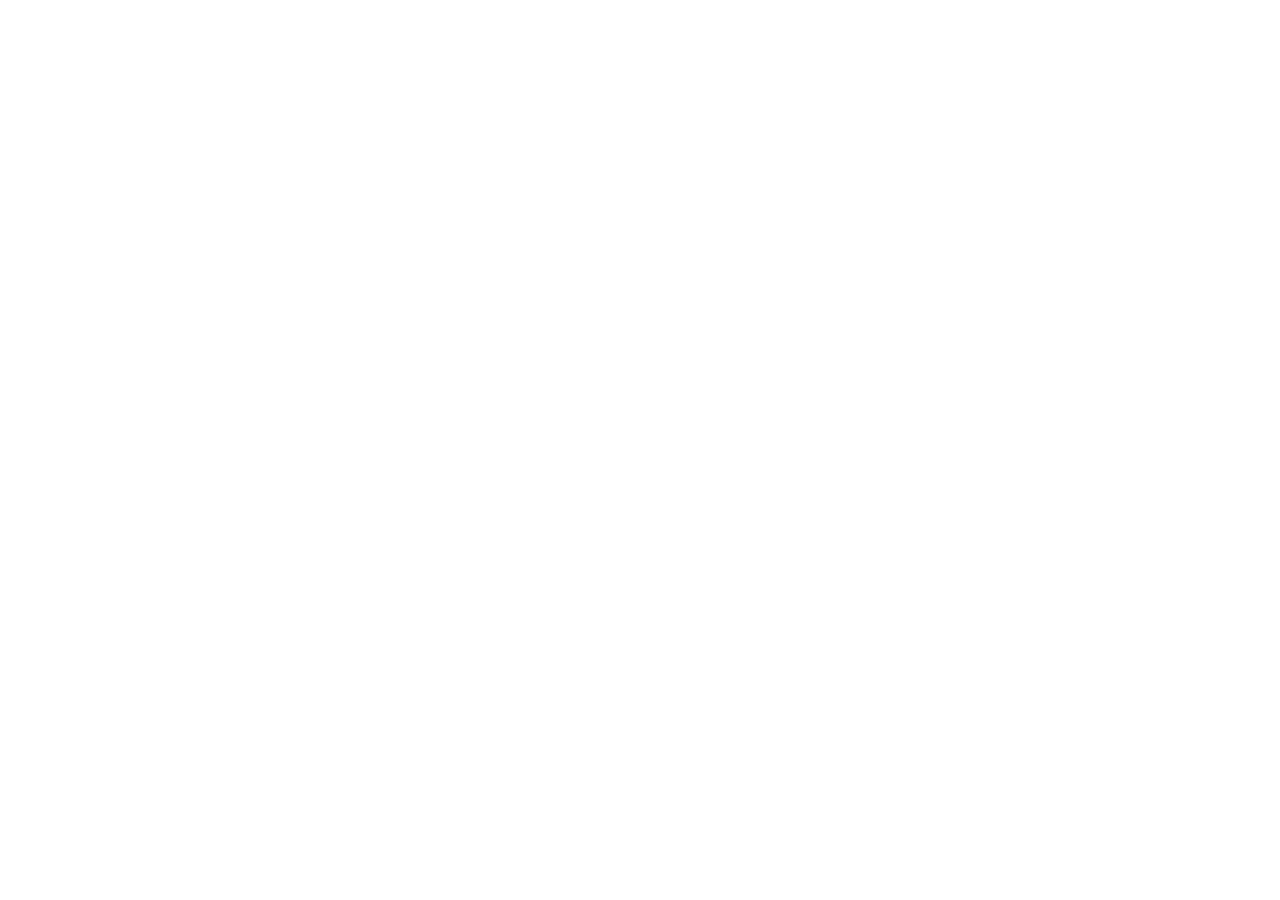
==== blog.html @ 5b30e995 "Create initial blog.html structure" ====
<!DOCTYPE html>
<html lang="en">
<head>
    <meta charset="UTF-8">
    <meta name="viewport" content="width=device-width, initial-scale=1.0">
    <title>Where Notes Take Me</title>
</head>
<body>

    <!-- Visible website content goes here -->

</body>
</html>
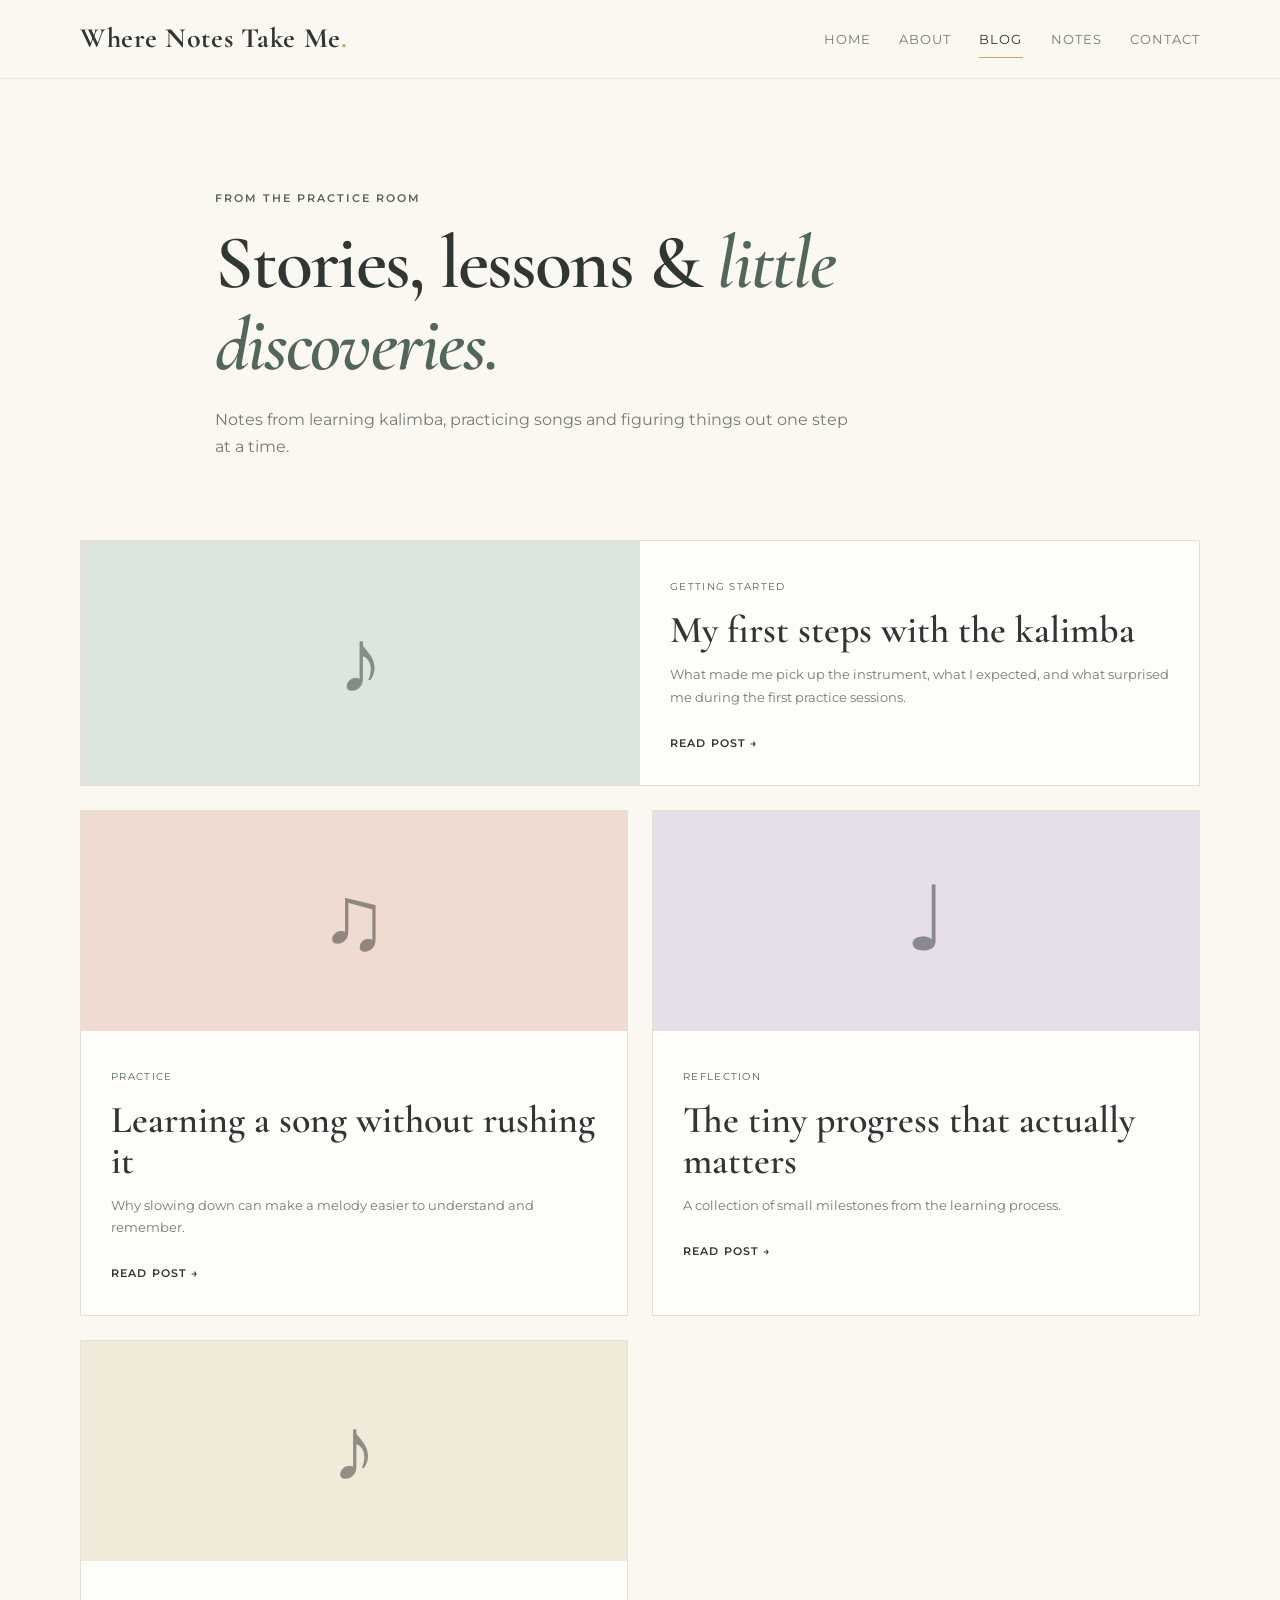
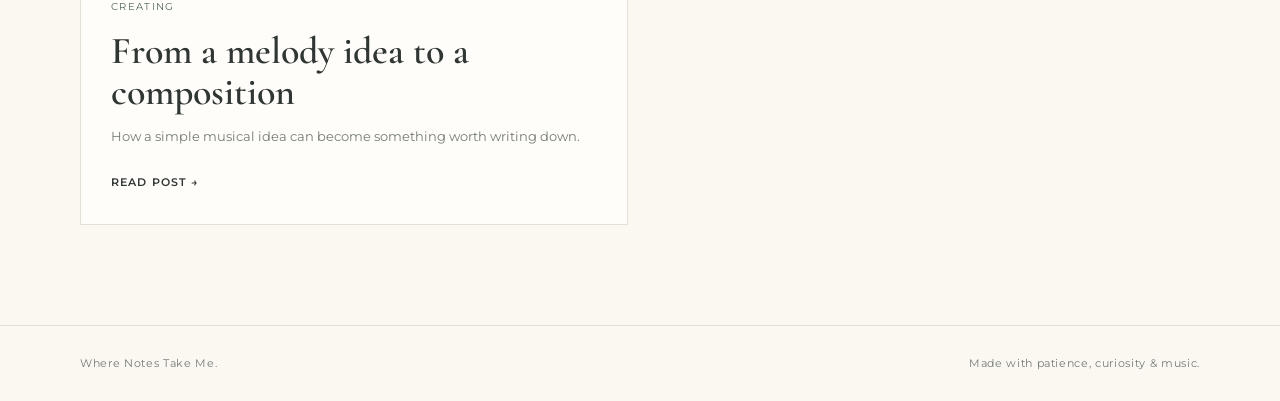
==== commit abf6e914: "ilk düzen" ====
--- a/blog.html
+++ b/blog.html
@@ -1,13 +1,23 @@
 <!DOCTYPE html>
 <html lang="en">
 <head>
-    <meta charset="UTF-8">
-    <meta name="viewport" content="width=device-width, initial-scale=1.0">
-    <title>Where Notes Take Me</title>
+  <meta charset="UTF-8"><meta name="viewport" content="width=device-width, initial-scale=1.0">
+  <title>Blog | Where Notes Take Me</title>
+  <link rel="preconnect" href="https://fonts.googleapis.com"><link rel="preconnect" href="https://fonts.gstatic.com" crossorigin>
+  <link href="https://fonts.googleapis.com/css2?family=Cormorant+Garamond:wght@500;600;700&family=Montserrat:wght@400;500;600&display=swap" rel="stylesheet">
+  <link rel="stylesheet" href="style.css">
 </head>
 <body>
-
-    <!-- Visible website content goes here -->
-
-</body>
-</html>
+<header class="site-header"><nav class="nav container"><a class="brand" href="index.html">Where Notes Take Me<span>.</span></a><button class="menu-toggle" aria-label="Open menu" aria-expanded="false">☰</button><div class="nav-links"><a href="index.html">Home</a><a href="about.html">About</a><a class="active" href="blog.html">Blog</a><a href="notes.html">Notes</a><a href="contact.html">Contact</a></div></nav></header>
+<main>
+<section class="page-hero container"><p class="eyebrow">From the practice room</p><h1>Stories, lessons &amp; <em>little discoveries.</em></h1><p>Notes from learning kalimba, practicing songs and figuring things out one step at a time.</p></section>
+<section class="posts container">
+  <article class="post-card post-large"><div class="post-visual visual-sage"><span>♪</span></div><div class="post-body"><span class="tag">Getting started</span><h2>My first steps with the kalimba</h2><p>What made me pick up the instrument, what I expected, and what surprised me during the first practice sessions.</p><a href="#" class="text-link">Read post →</a></div></article>
+  <article class="post-card"><div class="post-visual visual-peach"><span>♫</span></div><div class="post-body"><span class="tag">Practice</span><h2>Learning a song without rushing it</h2><p>Why slowing down can make a melody easier to understand and remember.</p><a href="#" class="text-link">Read post →</a></div></article>
+  <article class="post-card"><div class="post-visual visual-lilac"><span>♩</span></div><div class="post-body"><span class="tag">Reflection</span><h2>The tiny progress that actually matters</h2><p>A collection of small milestones from the learning process.</p><a href="#" class="text-link">Read post →</a></div></article>
+  <article class="post-card"><div class="post-visual visual-cream"><span>♪</span></div><div class="post-body"><span class="tag">Creating</span><h2>From a melody idea to a composition</h2><p>How a simple musical idea can become something worth writing down.</p><a href="#" class="text-link">Read post →</a></div></article>
+</section>
+</main>
+<footer class="site-footer"><div class="container footer-inner"><p>Where Notes Take Me.</p><p>Made with patience, curiosity &amp; music.</p></div></footer>
+<script src="script.js"></script>
+</body></html>
--- a/style.css
+++ b/style.css
@@ -0,0 +1,70 @@
+/* Where Notes Take Me — soft pastel theme */
+:root{
+  --cream:#fbf8f2;--paper:#fffdf9;--sage:#b8c9bd;--sage-dark:#52665c;
+  --lilac:#d9d0df;--peach:#e9c9b9;--gold:#c9a76a;--ink:#303633;
+  --muted:#747b76;--line:#e5dfd5;--shadow:0 18px 50px rgba(62,58,51,.08);
+}
+*{box-sizing:border-box;margin:0;padding:0}
+html{scroll-behavior:smooth}
+body{background:var(--cream);color:var(--ink);font-family:"Montserrat",sans-serif;line-height:1.7}
+a{color:inherit;text-decoration:none}
+.container{width:min(1120px,calc(100% - 40px));margin-inline:auto}
+.narrow{max-width:720px}.center-text{text-align:center}
+.site-header{position:sticky;top:0;z-index:20;background:rgba(251,248,242,.92);backdrop-filter:blur(12px);border-bottom:1px solid rgba(229,223,213,.7)}
+.nav{min-height:78px;display:flex;align-items:center;justify-content:space-between;gap:30px}
+.brand{font-family:"Cormorant Garamond",serif;font-size:28px;font-weight:700;letter-spacing:.02em}
+.brand span{color:var(--gold)}
+.nav-links{display:flex;gap:28px;align-items:center}
+.nav-links a{font-size:13px;letter-spacing:.08em;text-transform:uppercase;color:var(--muted);position:relative;padding:8px 0}
+.nav-links a:hover,.nav-links a.active{color:var(--ink)}
+.nav-links a.active:after{content:"";position:absolute;left:0;right:0;bottom:0;height:1px;background:var(--gold)}
+.menu-toggle{display:none;background:none;border:0;font-size:24px;color:var(--ink)}
+.hero{min-height:650px;display:grid;grid-template-columns:1.05fr .95fr;align-items:center;gap:50px}
+.eyebrow{text-transform:uppercase;letter-spacing:.18em;font-size:11px;font-weight:600;color:var(--sage-dark);margin-bottom:14px}
+h1,h2,h3{font-family:"Cormorant Garamond",serif;line-height:1.08;font-weight:600}
+h1{font-size:clamp(52px,7vw,88px);letter-spacing:-.025em}
+h1 em,h2 em{font-style:italic;color:var(--sage-dark)}
+.hero-text{max-width:600px;color:var(--muted);font-size:15px;margin:26px 0 32px}
+.hero-actions{display:flex;gap:12px;flex-wrap:wrap}
+.button{display:inline-flex;align-items:center;justify-content:center;border:1px solid transparent;padding:12px 20px;border-radius:999px;font:600 12px "Montserrat",sans-serif;letter-spacing:.08em;text-transform:uppercase;cursor:pointer}
+.button-primary{background:var(--sage-dark);color:white}
+.button-primary:hover{background:#42544b}
+.button-ghost{border-color:var(--line);background:var(--paper)}
+.button-ghost:hover{border-color:var(--sage)}
+.small-button{padding:9px 15px;font-size:10px;background:var(--paper);border-color:var(--line)}
+.hero-art{height:500px;position:relative;display:grid;place-items:center}
+.sun{width:310px;height:310px;border-radius:50%;background:var(--lilac);opacity:.65}
+.music-orbit{position:absolute;border:1px solid rgba(82,102,92,.2);border-radius:50%}
+.orbit-one{width:420px;height:260px;transform:rotate(-18deg)}
+.orbit-two{width:320px;height:440px;transform:rotate(32deg)}
+.kalimba-shape{position:absolute;width:230px;height:245px;background:#ad8a63;border-radius:45% 45% 32% 32% / 30% 30% 70% 70%;box-shadow:var(--shadow);overflow:hidden;transform:rotate(-2deg)}
+.kalimba-top{position:absolute;left:22px;right:22px;top:22px;height:62px;background:#c6a078;border-radius:50% 50% 12px 12px}
+.tine{position:absolute;top:40px;width:7px;background:#d9c7a5;border-radius:5px;box-shadow:0 1px 2px rgba(0,0,0,.18)}
+.t1{left:43px;height:104px}.t2{left:61px;height:120px}.t3{left:79px;height:136px}.t4{left:97px;height:150px}.t5{left:115px;height:158px}.t6{left:133px;height:150px}.t7{left:151px;height:136px}.t8{left:169px;height:120px}.t9{left:187px;height:104px}
+.sound-hole{position:absolute;left:50%;bottom:45px;transform:translateX(-50%);width:38px;height:38px;border-radius:50%;background:#6f523b}
+.intro-section{padding:110px 0;background:var(--paper);border-block:1px solid var(--line)}
+.intro-section h2{font-size:54px;margin-bottom:18px}.intro-section p:not(.eyebrow){color:var(--muted);font-size:15px}
+.feature-section{display:grid;grid-template-columns:repeat(3,1fr);gap:20px;padding:90px 0}
+.feature-card{min-height:280px;padding:32px;background:var(--paper);border:1px solid var(--line);position:relative;transition:.25s;box-shadow:0 4px 20px rgba(62,58,51,.025)}
+.feature-card:hover{transform:translateY(-5px);box-shadow:var(--shadow)}
+.feature-card.featured{background:#e7ede8}
+.card-number,.note-index{font-size:11px;letter-spacing:.12em;color:var(--gold)}
+.feature-card h3{font-size:40px;margin-top:52px}.feature-card p{color:var(--muted);font-size:14px;margin-top:10px}.arrow{position:absolute;right:30px;bottom:28px;font-size:24px}
+.site-footer{border-top:1px solid var(--line);padding:28px 0;color:var(--muted);font-size:11px;letter-spacing:.06em}
+.footer-inner{display:flex;justify-content:space-between;gap:20px}
+.page-hero{padding:110px 0 80px;max-width:850px}.page-hero h1{font-size:clamp(52px,7vw,76px)}.page-hero>p:last-child{max-width:650px;color:var(--muted);margin-top:20px}
+.content-grid{display:grid;grid-template-columns:1.35fr .65fr;gap:24px;padding-bottom:90px}
+.paper-card,.quote-card{padding:45px;background:var(--paper);border:1px solid var(--line);box-shadow:var(--shadow)}
+.paper-card h2{font-size:50px;margin-bottom:20px}.paper-card p:not(.eyebrow){color:var(--muted);font-size:15px;margin-top:15px}
+.quote-card{background:var(--sage);display:flex;flex-direction:column;justify-content:center}.quote-mark{font:70px "Cormorant Garamond";line-height:.6;color:rgba(48,54,51,.25)}.quote-card p{font:italic 28px "Cormorant Garamond";line-height:1.3;margin:20px 0}.quote-line{width:35px;height:1px;background:var(--sage-dark);margin-bottom:10px}.quote-card small{text-transform:uppercase;letter-spacing:.12em;font-size:9px}
+.values-section{display:grid;grid-template-columns:repeat(3,1fr);gap:1px;background:var(--line);margin-bottom:100px}.values-section>div{background:var(--cream);padding:35px}.values-section span{color:var(--gold);font-size:11px}.values-section h3{font-size:36px;margin:35px 0 8px}.values-section p{font-size:13px;color:var(--muted)}
+.posts{display:grid;grid-template-columns:repeat(2,1fr);gap:24px;padding-bottom:100px}.post-card{background:var(--paper);border:1px solid var(--line);overflow:hidden}.post-large{grid-column:span 2;display:grid;grid-template-columns:1fr 1fr}.post-visual{min-height:220px;display:grid;place-items:center}.post-visual span{font:90px "Cormorant Garamond";opacity:.5}.visual-sage{background:#dce6df}.visual-peach{background:#f0dbd0}.visual-lilac{background:#e6dfea}.visual-cream{background:#f1ead9}.post-body{padding:30px}.tag{font-size:10px;text-transform:uppercase;letter-spacing:.13em;color:var(--sage-dark)}.post-body h2{font-size:38px;margin:12px 0}.post-body p{font-size:13px;color:var(--muted);margin-bottom:20px}.text-link{font-size:11px;font-weight:600;text-transform:uppercase;letter-spacing:.1em}
+.notes-list{padding-bottom:45px}.note-row{display:grid;grid-template-columns:60px 1fr auto;align-items:center;gap:25px;padding:30px 0;border-top:1px solid var(--line)}.note-row h2{font-size:38px;margin:5px 0}.note-row p{font-size:13px;color:var(--muted)}.note-meta{display:flex;align-items:center;gap:18px}.note-meta>span{font-size:10px;text-transform:uppercase;letter-spacing:.1em;color:var(--muted)}.note-tip{padding:25px 30px;background:#e7ede8;border:1px solid #d5e0d8;margin-bottom:100px;display:flex;gap:20px;align-items:baseline}.note-tip strong{font-family:"Cormorant Garamond";font-size:24px}.note-tip p{font-size:13px;color:var(--muted)}
+.contact-grid{display:grid;grid-template-columns:.8fr 1.2fr;gap:70px;padding-bottom:100px}.contact-copy h2{font-size:52px}.contact-copy>p{color:var(--muted);font-size:14px;margin:15px 0 35px}.contact-detail{display:flex;gap:15px;margin-top:22px}.contact-detail>span{width:35px;height:35px;border-radius:50%;background:var(--lilac);display:grid;place-items:center}.contact-detail strong{font-size:11px;text-transform:uppercase;letter-spacing:.1em}.contact-detail p{font-size:13px;color:var(--muted)}.contact-form{background:var(--paper);border:1px solid var(--line);padding:38px;box-shadow:var(--shadow)}label{display:block;font-size:11px;font-weight:600;text-transform:uppercase;letter-spacing:.1em;margin-bottom:7px}input,textarea{width:100%;border:1px solid var(--line);background:var(--cream);padding:13px 14px;font:13px "Montserrat";color:var(--ink);outline:none;margin-bottom:20px}input:focus,textarea:focus{border-color:var(--sage-dark)}textarea{resize:vertical}.form-note{font-size:10px;color:var(--muted);margin-top:12px}
+@media(max-width:800px){
+  .nav{min-height:68px}.menu-toggle{display:block}.nav-links{display:none;position:absolute;top:68px;left:0;right:0;background:var(--cream);padding:15px 20px 25px;flex-direction:column;align-items:flex-start;border-bottom:1px solid var(--line)}.nav-links.open{display:flex}
+  .hero{grid-template-columns:1fr;padding:65px 0}.hero-art{height:360px}.feature-section,.values-section{grid-template-columns:1fr}.content-grid,.contact-grid{grid-template-columns:1fr}.posts{grid-template-columns:1fr}.post-large{grid-column:auto;display:block}.note-row{grid-template-columns:42px 1fr}.note-meta{grid-column:2;justify-content:space-between}.footer-inner{flex-direction:column}.page-hero{padding:75px 0 55px}
+}
+@media(max-width:500px){
+  .container{width:min(100% - 28px,1120px)}h1{font-size:52px}.intro-section h2{font-size:43px}.feature-card{min-height:240px}.paper-card,.quote-card,.contact-form{padding:28px}.post-body h2,.note-row h2{font-size:32px}.hero-art{transform:scale(.82);margin:-20px 0}
+}
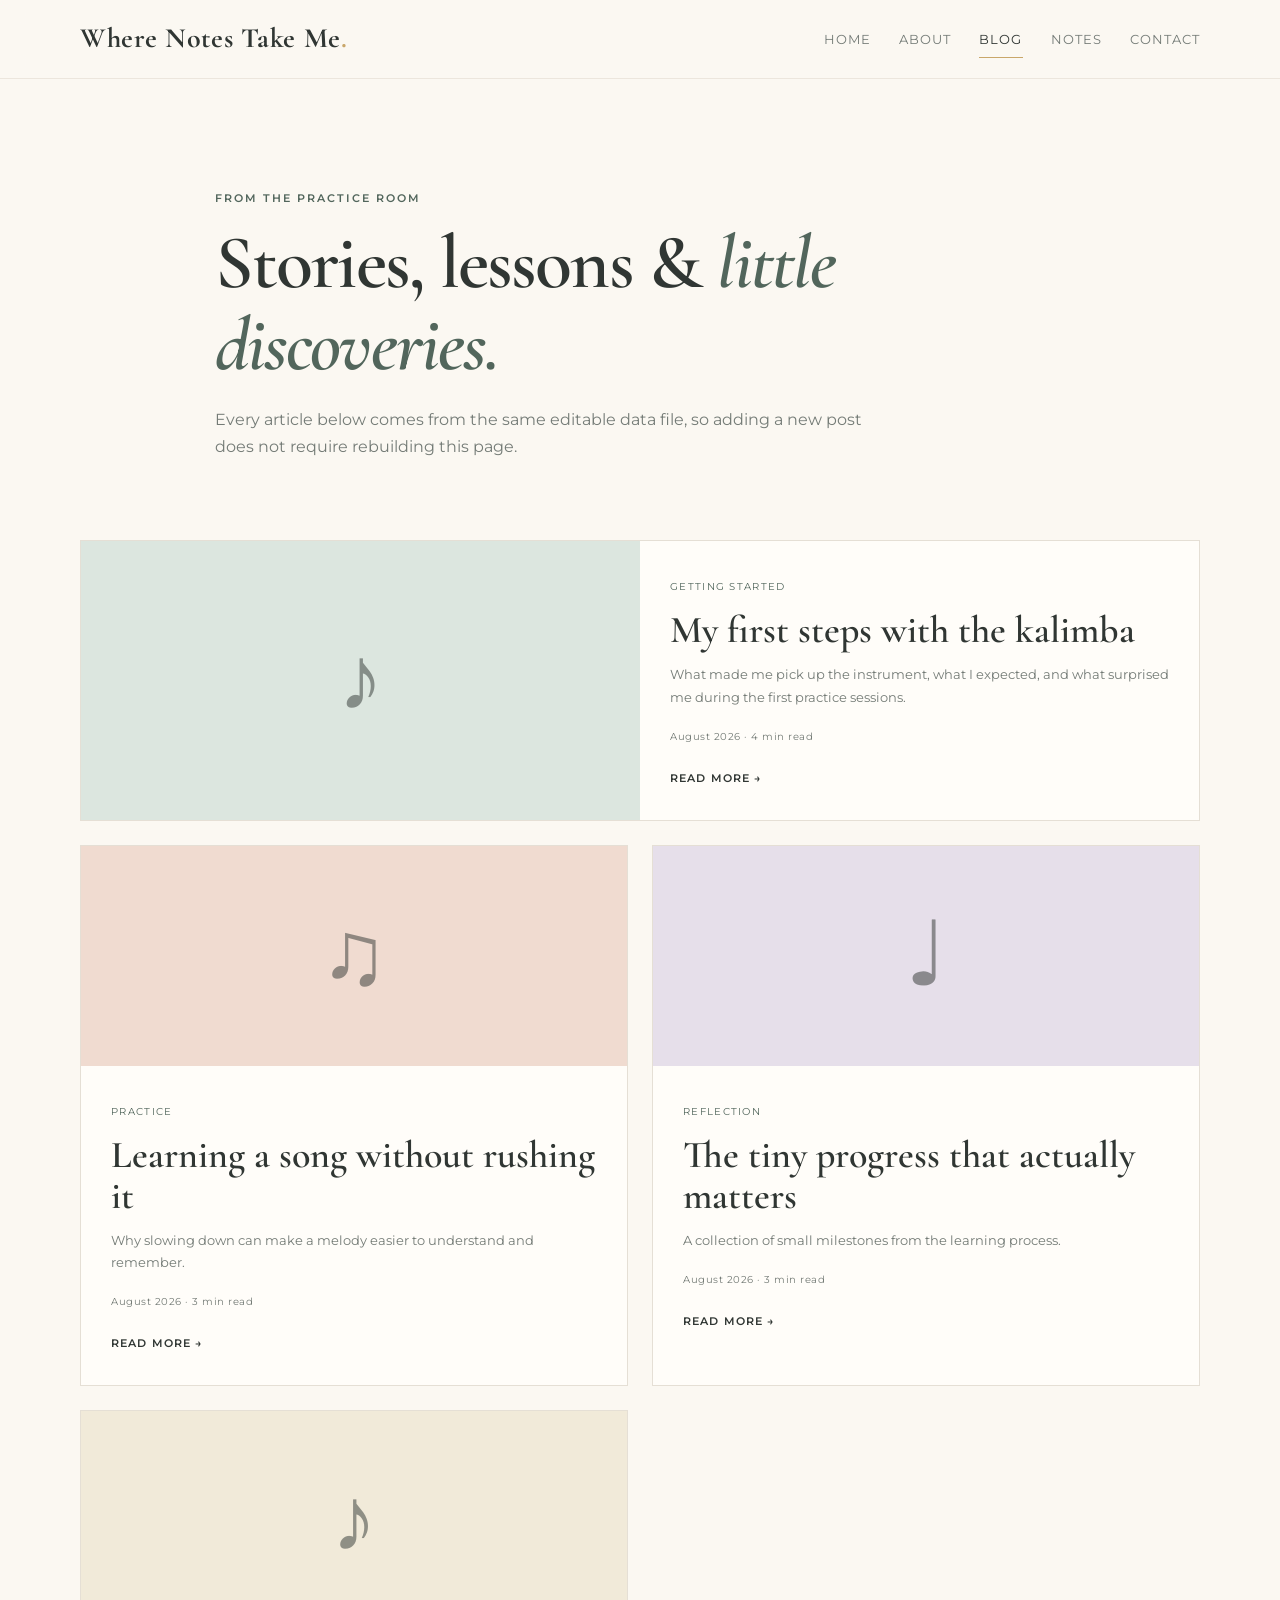
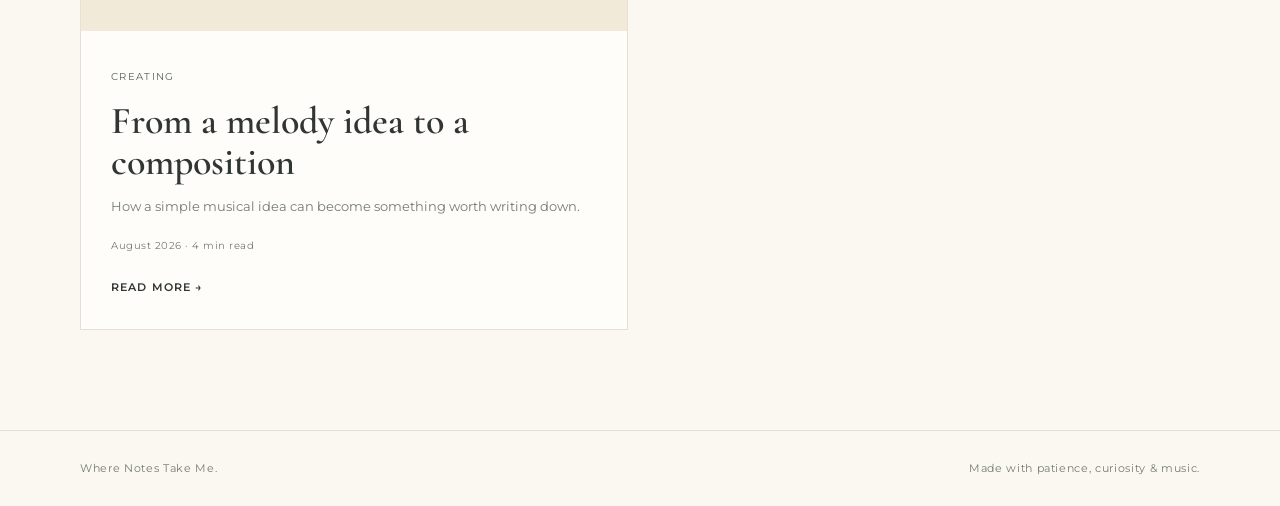
==== commit 2bdce5f4: "ikinci versiyon" ====
--- a/blog.html
+++ b/blog.html
@@ -1,23 +1,25 @@
 <!DOCTYPE html>
 <html lang="en">
 <head>
-  <meta charset="UTF-8"><meta name="viewport" content="width=device-width, initial-scale=1.0">
-  <title>Blog | Where Notes Take Me</title>
-  <link rel="preconnect" href="https://fonts.googleapis.com"><link rel="preconnect" href="https://fonts.gstatic.com" crossorigin>
-  <link href="https://fonts.googleapis.com/css2?family=Cormorant+Garamond:wght@500;600;700&family=Montserrat:wght@400;500;600&display=swap" rel="stylesheet">
-  <link rel="stylesheet" href="style.css">
+<meta charset="UTF-8"><meta name="viewport" content="width=device-width, initial-scale=1.0">
+<title>Blog | Where Notes Take Me</title>
+<link rel="preconnect" href="https://fonts.googleapis.com"><link rel="preconnect" href="https://fonts.gstatic.com" crossorigin>
+<link href="https://fonts.googleapis.com/css2?family=Cormorant+Garamond:wght@500;600;700&family=Montserrat:wght@400;500;600&display=swap" rel="stylesheet">
+<link rel="stylesheet" href="style.css">
 </head>
 <body>
-<header class="site-header"><nav class="nav container"><a class="brand" href="index.html">Where Notes Take Me<span>.</span></a><button class="menu-toggle" aria-label="Open menu" aria-expanded="false">☰</button><div class="nav-links"><a href="index.html">Home</a><a href="about.html">About</a><a class="active" href="blog.html">Blog</a><a href="notes.html">Notes</a><a href="contact.html">Contact</a></div></nav></header>
+<header class="site-header"><nav class="nav container">
+<a class="brand" href="index.html">Where Notes Take Me<span>.</span></a>
+<button class="menu-toggle" aria-label="Open menu" aria-expanded="false">☰</button>
+<div class="nav-links"><a href="index.html">Home</a><a href="about.html">About</a><a class="active" href="blog.html">Blog</a><a href="notes.html">Notes</a><a href="contact.html">Contact</a></div>
+</nav></header>
 <main>
-<section class="page-hero container"><p class="eyebrow">From the practice room</p><h1>Stories, lessons &amp; <em>little discoveries.</em></h1><p>Notes from learning kalimba, practicing songs and figuring things out one step at a time.</p></section>
-<section class="posts container">
-  <article class="post-card post-large"><div class="post-visual visual-sage"><span>♪</span></div><div class="post-body"><span class="tag">Getting started</span><h2>My first steps with the kalimba</h2><p>What made me pick up the instrument, what I expected, and what surprised me during the first practice sessions.</p><a href="#" class="text-link">Read post →</a></div></article>
-  <article class="post-card"><div class="post-visual visual-peach"><span>♫</span></div><div class="post-body"><span class="tag">Practice</span><h2>Learning a song without rushing it</h2><p>Why slowing down can make a melody easier to understand and remember.</p><a href="#" class="text-link">Read post →</a></div></article>
-  <article class="post-card"><div class="post-visual visual-lilac"><span>♩</span></div><div class="post-body"><span class="tag">Reflection</span><h2>The tiny progress that actually matters</h2><p>A collection of small milestones from the learning process.</p><a href="#" class="text-link">Read post →</a></div></article>
-  <article class="post-card"><div class="post-visual visual-cream"><span>♪</span></div><div class="post-body"><span class="tag">Creating</span><h2>From a melody idea to a composition</h2><p>How a simple musical idea can become something worth writing down.</p><a href="#" class="text-link">Read post →</a></div></article>
+<section class="page-hero container">
+<p class="eyebrow">From the practice room</p><h1>Stories, lessons &amp; <em>little discoveries.</em></h1>
+<p>Every article below comes from the same editable data file, so adding a new post does not require rebuilding this page.</p>
 </section>
+<section class="posts container" id="blog-list"></section>
 </main>
 <footer class="site-footer"><div class="container footer-inner"><p>Where Notes Take Me.</p><p>Made with patience, curiosity &amp; music.</p></div></footer>
-<script src="script.js"></script>
-</body></html>
+<script src="blog-data.js"></script><script src="script.js"></script><script src="blog.js"></script>
+</body></html>
--- a/style.css
+++ b/style.css
@@ -68,3 +68,17 @@
 @media(max-width:500px){
   .container{width:min(100% - 28px,1120px)}h1{font-size:52px}.intro-section h2{font-size:43px}.feature-card{min-height:240px}.paper-card,.quote-card,.contact-form{padding:28px}.post-body h2,.note-row h2{font-size:32px}.hero-art{transform:scale(.82);margin:-20px 0}
 }
+
+/* Blog system additions */
+.post-meta{font-size:10px;color:var(--muted);letter-spacing:.05em;margin-bottom:18px}
+.post-header{padding:90px 0 35px;max-width:900px}
+.post-header h1{font-size:clamp(50px,7vw,78px);max-width:850px;margin:10px 0}
+.article-meta{font-size:11px;color:var(--muted);letter-spacing:.08em;text-transform:uppercase}
+.article-visual{margin-top:45px;min-height:280px}
+.article{max-width:760px;padding:25px 0 45px}
+.article p{font-size:16px;color:var(--muted);margin:0 0 24px}
+.article .article-lead{font:italic 27px/1.45 "Cormorant Garamond",serif;color:var(--ink);margin-bottom:40px}
+.article h2{font-size:42px;margin:42px 0 15px}
+.article blockquote{border-left:2px solid var(--gold);padding:15px 25px;margin:35px 0;font:italic 28px/1.35 "Cormorant Garamond",serif;background:rgba(216,207,222,.25)}
+.article-back{padding-bottom:90px}
+@media(max-width:800px){.post-header{padding-top:65px}.article p{font-size:15px}.article h2{font-size:36px}.article .article-lead{font-size:24px}}
